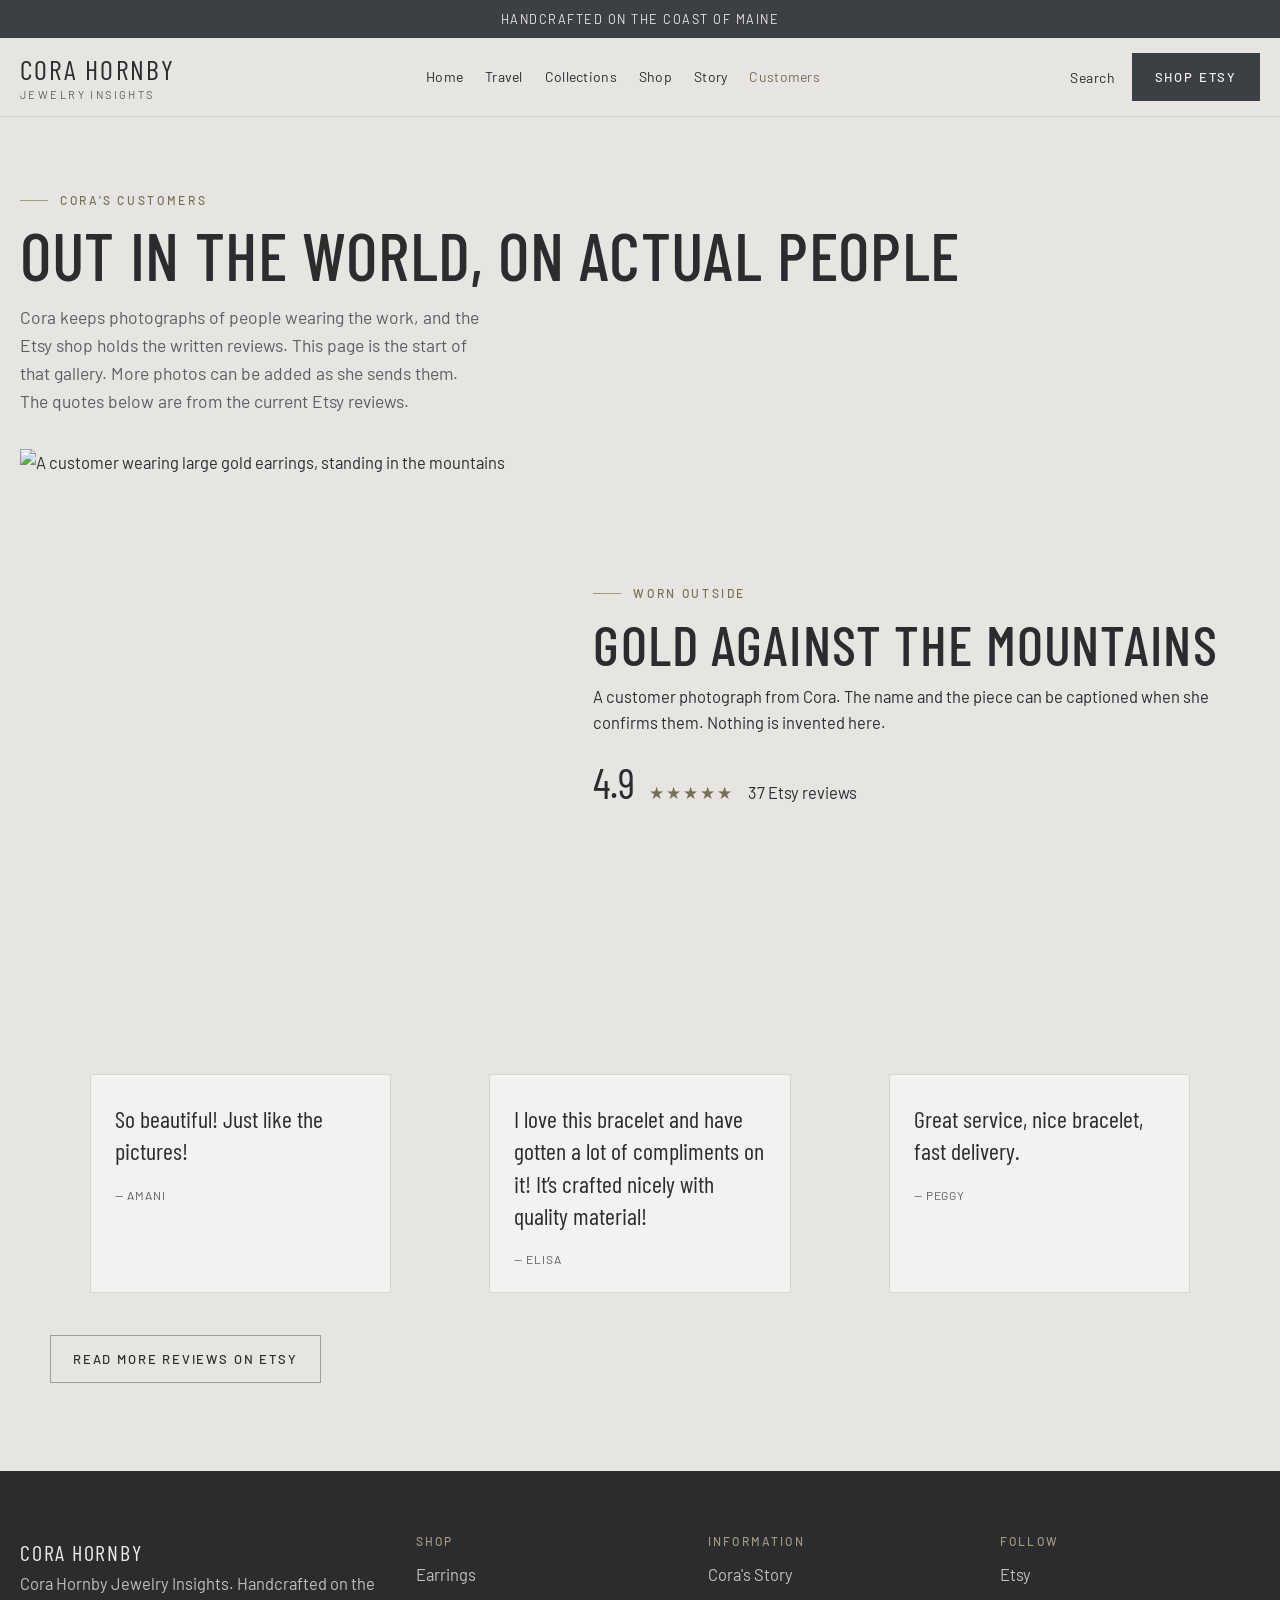
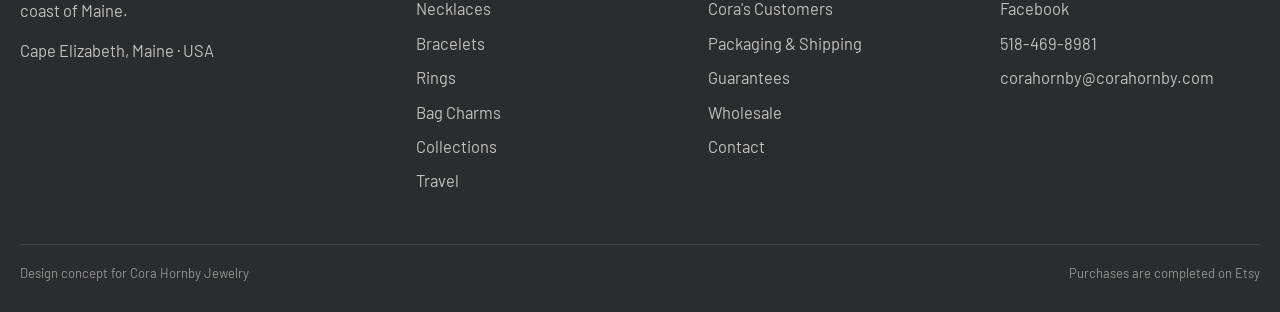
==== customers.html @ 5f251009 "Add files via upload" ====
<!DOCTYPE html>
<html lang="en">
<head>
  <meta charset="utf-8">
  <meta name="viewport" content="width=device-width, initial-scale=1">
  <title>Cora's Customers | Cora Hornby Jewelry</title>
  <meta name="description" content="Photos and words from people who wear Cora Hornby Jewelry.">
  <link rel="preconnect" href="https://fonts.googleapis.com">
  <link rel="preconnect" href="https://fonts.gstatic.com" crossorigin>
  <link href="https://fonts.googleapis.com/css2?family=Barlow+Condensed:wght@400;500;600&family=Barlow:wght@400;500;600&display=swap" rel="stylesheet">
  <link rel="stylesheet" href="css/styles.css">
  <link rel="icon" href="favicon.svg" type="image/svg+xml">
</head>
<body>
  <header class="site-header">
    <div class="announce">Handcrafted on the coast of Maine</div>
    <div class="nav-bar">
      <a class="logo" href="index.html"><span class="logo-name">Cora Hornby</span><span class="logo-sub">Jewelry Insights</span></a>
      <button class="nav-toggle" type="button" aria-label="Open menu" aria-expanded="false"><span></span><span></span><span></span></button>
      <div class="nav-panel">
        <nav class="nav" aria-label="Primary">
          <a href="index.html">Home</a>
          <a href="travel.html">Travel</a>
          <a href="collections.html">Collections</a>
          <a href="shop.html">Shop</a>
          <a href="about.html">Story</a>
          <a href="customers.html" aria-current="page">Customers</a>
        </nav>
        <div class="nav-tools">
          <button class="search-btn" type="button" aria-expanded="false">Search</button>
          <a class="btn" href="https://www.etsy.com/shop/CoraHornbyJewelry" target="_blank" rel="noopener">Shop Etsy</a>
        </div>
      </div>
    </div>
    <div class="search-panel" hidden>
      <div class="search-inner">
        <label class="eyebrow" for="search-input">Search the collection</label>
        <input id="search-input" type="search" placeholder="Try jade, citrine, Greece, pearls…">
        <div id="search-results" class="search-results"></div>
      </div>
    </div>
  </header>
  <main>
    <div class="wrap-wide page-hero">
      <p class="eyebrow">Cora's customers</p>
      <h1>Out in the world, on actual people</h1>
      <p class="lede">Cora keeps photographs of people wearing the work, and the Etsy shop holds the written reviews. This page is the start of that gallery. More photos can be added as she sends them. The quotes below are from the current Etsy reviews.</p>
    </div>
    <section class="section" style="padding-top: 0;">
      <div class="wrap-wide customer-feature">
        <img src="images/vision/customer-mountains.png" alt="A customer wearing large gold earrings, standing in the mountains">
        <div>
          <p class="eyebrow">Worn outside</p>
          <h2>Gold against the mountains</h2>
          <p>A customer photograph from Cora. The name and the piece can be captioned when she confirms them. Nothing is invented here.</p>
          <div class="rating-row">
            <strong>4.9</strong>
            <span class="stars" aria-label="4.9 out of 5 stars">★★★★★</span>
            <span>37 Etsy reviews</span>
          </div>
        </div>
      </div>
    </section>
    <section class="section" style="padding-top: 0;">
      <div class="wrap">
        <div class="review-grid">
          <blockquote class="review">
            <q>So beautiful! Just like the pictures!</q>
            <cite>— Amani</cite>
          </blockquote>
          <blockquote class="review">
            <q>I love this bracelet and have gotten a lot of compliments on it! It’s crafted nicely with quality material!</q>
            <cite>— Elisa</cite>
          </blockquote>
          <blockquote class="review">
            <q>Great service, nice bracelet, fast delivery.</q>
            <cite>— Peggy</cite>
          </blockquote>
        </div>
        <div class="btn-row">
          <a class="btn btn-ghost" href="https://www.etsy.com/shop/CoraHornbyJewelry#reviews" target="_blank" rel="noopener">Read more reviews on Etsy</a>
        </div>
      </div>
    </section>
  </main>
  <footer class="site-footer">
    <div class="wrap-wide footer-grid">
      <div>
        <div class="logo-name">Cora Hornby</div>
        <p>Cora Hornby Jewelry Insights. Handcrafted on the coast of Maine.</p>
        <p>Cape Elizabeth, Maine · USA</p>
      </div>
      <div>
        <h3>Shop</h3>
        <ul>
          <li><a href="shop.html#earrings">Earrings</a></li>
          <li><a href="shop.html#necklaces">Necklaces</a></li>
          <li><a href="shop.html#bracelets">Bracelets</a></li>
          <li><a href="shop.html#rings">Rings</a></li>
          <li><a href="shop.html#charms">Bag Charms</a></li>
          <li><a href="collections.html">Collections</a></li>
          <li><a href="travel.html">Travel</a></li>
        </ul>
      </div>
      <div>
        <h3>Information</h3>
        <ul>
          <li><a href="about.html">Cora's Story</a></li>
          <li><a href="customers.html">Cora's Customers</a></li>
          <li><a href="shipping.html">Packaging &amp; Shipping</a></li>
          <li><a href="guarantees.html">Guarantees</a></li>
          <li><a href="wholesale.html">Wholesale</a></li>
          <li><a href="contact.html">Contact</a></li>
        </ul>
      </div>
      <div>
        <h3>Follow</h3>
        <ul>
          <li><a href="https://www.etsy.com/shop/CoraHornbyJewelry" target="_blank" rel="noopener">Etsy</a></li>
          <li><a href="https://www.facebook.com/corahornbyjewelry" target="_blank" rel="noopener">Facebook</a></li>
          <li><a href="tel:5184698981">518-469-8981</a></li>
          <li><a href="mailto:corahornby@corahornby.com">corahornby@corahornby.com</a></li>
        </ul>
      </div>
    </div>
    <div class="wrap-wide footer-base">
      <span>Design concept for Cora Hornby Jewelry</span>
      <span>Purchases are completed on Etsy</span>
    </div>
  </footer>
  <script src="js/site.js"></script>
</body>
</html>
---- css/styles.css ----
:root {
  --paper: #e6e5e2;
  --paper-2: #d5d4d0;
  --white: #f3f2f0;
  --ink: #2a2c2e;
  --muted: #5c5e62;
  --jade: #3c3f44;
  --jade-deep: #2a2c30;
  --brass: #786f58;
  --brass-soft: #a39880;
  --line: rgba(42, 44, 46, 0.14);
  --shadow: 0 18px 50px rgba(42, 44, 46, 0.08);
  --serif: "Barlow Condensed", "Arial Narrow", sans-serif;
  --sans: "Barlow", "Helvetica Neue", Helvetica, Arial, sans-serif;
  --header: 118px;
}

* { box-sizing: border-box; }
[hidden] { display: none !important; }
html { scroll-behavior: smooth; }
body {
  margin: 0;
  background: var(--paper);
  color: var(--ink);
  font-family: var(--sans);
  font-size: 16.5px;
  line-height: 1.6;
  font-weight: 400;
}
img { max-width: 100%; display: block; }
a { color: inherit; text-decoration: none; }
button, input, textarea, select { font-family: inherit; }
button { cursor: pointer; }

.wrap {
  width: min(1180px, calc(100% - 48px));
  margin: 0 auto;
}
.wrap-wide {
  width: min(1320px, calc(100% - 40px));
  margin: 0 auto;
}

.eyebrow {
  display: inline-flex;
  align-items: center;
  gap: 12px;
  margin: 0 0 14px;
  color: var(--brass);
  font-size: 12px;
  font-weight: 500;
  letter-spacing: 0.22em;
  text-transform: uppercase;
}
.eyebrow::before {
  content: "";
  width: 28px;
  height: 1px;
  background: var(--brass-soft);
}

h1, h2, h3, .serif { font-family: var(--serif); font-weight: 500; letter-spacing: 0.02em; }
h1 {
  margin: 0 0 18px;
  font-size: clamp(56px, 6.4vw, 92px);
  line-height: 0.9;
  letter-spacing: 0.01em;
  text-transform: uppercase;
}
h2 {
  margin: 0 0 12px;
  font-size: clamp(40px, 4.4vw, 60px);
  line-height: 0.95;
  text-transform: uppercase;
}
h3 { margin: 0 0 8px; font-size: 32px; line-height: 1; text-transform: uppercase; }
p { margin: 0 0 14px; }

.lede {
  max-width: 46ch;
  color: var(--muted);
  font-size: 17.5px;
}

.btn {
  display: inline-flex;
  align-items: center;
  justify-content: center;
  gap: 8px;
  min-height: 48px;
  padding: 0 22px;
  border: 1px solid var(--jade);
  background: var(--jade);
  color: var(--white);
  font-size: 13px;
  font-weight: 500;
  letter-spacing: 0.14em;
  text-transform: uppercase;
  transition: background .2s ease, color .2s ease, border-color .2s ease;
}
.btn:hover { background: var(--jade-deep); }
.btn-ghost {
  background: transparent;
  color: var(--ink);
  border-color: rgba(28, 25, 22, 0.35);
}
.btn-ghost:hover { background: var(--ink); color: var(--white); border-color: var(--ink); }
.btn-light {
  background: transparent;
  color: var(--white);
  border-color: rgba(251, 248, 244, 0.55);
}
.btn-light:hover { background: var(--white); color: var(--jade); }
.btn-row { display: flex; flex-wrap: wrap; gap: 12px; margin-top: 26px; }
.text-link {
  color: var(--ink);
  font-size: 14px;
  font-weight: 500;
  letter-spacing: 0.04em;
  border-bottom: 1px solid rgba(42, 44, 46, 0.35);
}
.text-link:hover { border-color: var(--jade); }

/* Header */
.announce {
  background: var(--jade);
  color: #eceae6;
  text-align: center;
  font-size: 12.5px;
  letter-spacing: 0.12em;
  text-transform: uppercase;
  padding: 9px 16px;
}
.site-header {
  position: sticky;
  top: 0;
  z-index: 40;
  background: rgba(230, 229, 226, 0.94);
  backdrop-filter: blur(14px);
  border-bottom: 1px solid var(--line);
}
.nav-bar {
  position: relative;
  width: min(1320px, calc(100% - 40px));
  margin: 0 auto;
  min-height: 78px;
  display: grid;
  grid-template-columns: auto 1fr auto;
  align-items: center;
  gap: 28px;
}
.nav-panel { display: contents; }
.logo { display: flex; flex-direction: column; line-height: 1; }
.logo-name {
  font-family: var(--serif);
  font-size: 28px;
  letter-spacing: 0.08em;
  text-transform: uppercase;
}
.logo-sub {
  margin-top: 6px;
  color: var(--muted);
  font-size: 11px;
  letter-spacing: 0.22em;
  text-transform: uppercase;
}
.nav {
  display: flex;
  justify-content: center;
  gap: 22px;
}
.nav a {
  font-size: 14px;
  color: var(--ink);
  letter-spacing: 0.02em;
}
.nav a[aria-current="page"],
.nav a:hover { color: var(--brass); }
.nav-tools { display: flex; align-items: center; gap: 16px; }
.search-btn, .icon-btn {
  border: 0;
  background: transparent;
  color: var(--ink);
  font-size: 14px;
  letter-spacing: 0.04em;
  padding: 8px 0;
}
.search-btn:hover, .icon-btn:hover { color: var(--brass); }
.nav-toggle {
  display: none;
  width: 42px;
  height: 42px;
  border: 1px solid var(--line);
  background: transparent;
  padding: 11px 10px;
  flex-direction: column;
  justify-content: space-between;
}
.nav-toggle span {
  display: block;
  height: 1px;
  background: var(--ink);
}

.search-panel {
  border-top: 1px solid var(--line);
  background: var(--white);
}
.search-panel[hidden] { display: none; }
.search-inner {
  width: min(760px, calc(100% - 40px));
  margin: 0 auto;
  padding: 18px 0 22px;
}
.search-inner input {
  width: 100%;
  border: 0;
  border-bottom: 1px solid var(--ink);
  background: transparent;
  font-size: 22px;
  font-family: var(--serif);
  padding: 8px 0 12px;
  outline: none;
}
.search-results { margin-top: 12px; }
.search-results a {
  display: flex;
  justify-content: space-between;
  gap: 16px;
  padding: 10px 0;
  border-bottom: 1px solid var(--line);
  font-size: 15px;
}
.search-results a span { color: var(--muted); }
.search-empty { color: var(--muted); margin: 8px 0 0; }

/* Hero */
.hero {
  display: grid;
  grid-template-columns: 1fr 2fr;
  min-height: calc(100vh - 118px);
  background: var(--white);
}
.hero-copy {
  display: flex;
  flex-direction: column;
  justify-content: center;
  padding: 48px 40px 48px 6vw;
}
.hero h1 { font-size: clamp(48px, 4.6vw, 72px); }
.hero-copy .lede + .lede { margin-top: -4px; }
.hero-note {
  margin-top: 34px;
  color: var(--muted);
  font-size: 13px;
  letter-spacing: 0.08em;
  text-transform: uppercase;
}
.hero-visual {
  position: relative;
  min-height: 560px;
  background: #c5c4c0;
  overflow: hidden;
}
.hero-visual img {
  position: absolute;
  inset: 0;
  width: 100%;
  height: 100%;
  object-fit: cover;
  object-position: 32% 28%;
}
.hero-card {
  position: absolute;
  left: 24px;
  bottom: 24px;
  width: min(280px, calc(100% - 48px));
  background: rgba(251, 248, 244, 0.94);
  padding: 16px;
  box-shadow: var(--shadow);
}
.hero-card strong { display: block; font-family: var(--serif); font-size: 22px; font-weight: 400; line-height: 1.2; margin: 4px 0 8px; }
.hero-card a { color: var(--jade); font-size: 14px; border-bottom: 1px solid rgba(31, 59, 50, 0.35); }

/* Categories */
.section { padding: 88px 0; }
.section-head {
  display: flex;
  justify-content: space-between;
  align-items: flex-end;
  gap: 24px;
  margin-bottom: 32px;
}
.section-head p { max-width: 42ch; color: var(--muted); margin: 0; }

.cat-grid {
  display: grid;
  grid-template-columns: repeat(3, 1fr);
  gap: 18px;
}
.cat-card {
  position: relative;
  min-height: 360px;
  overflow: hidden;
  background: #c8c7c4;
  color: white;
}
.cat-card img {
  width: 100%;
  height: 100%;
  object-fit: cover;
  position: absolute;
  inset: 0;
  transition: transform .6s ease;
}
.cat-card:hover img { transform: scale(1.05); }
.cat-card .shade {
  position: absolute;
  inset: 0;
  background: linear-gradient(to top, rgba(18, 16, 14, 0.78), rgba(18, 16, 14, 0.05) 55%);
}
.cat-card .cat-copy {
  position: absolute;
  left: 22px;
  right: 22px;
  bottom: 20px;
}
.cat-card h3 { color: white; font-size: 32px; }
.cat-card p { color: rgba(255,255,255,.86); font-size: 14.5px; margin-bottom: 10px; }
.cat-card .text-link { color: white; border-color: rgba(255,255,255,.45); }

/* Products */
.product-grid {
  display: grid;
  grid-template-columns: repeat(3, 1fr);
  gap: 28px 22px;
}
.product-card { display: flex; flex-direction: column; }
.product-photo {
  background: #f7f4ef;
  aspect-ratio: 1;
  overflow: hidden;
  border: 1px solid rgba(28, 25, 22, 0.06);
}
.product-photo img {
  width: 100%;
  height: 100%;
  object-fit: contain;
  padding: 6%;
  transition: transform .45s ease;
}
.product-card:hover .product-photo img { transform: scale(1.04); }
.product-photo.cover img { object-fit: cover; padding: 0; }
.product-photo.pending {
  display: grid;
  place-items: center;
  background: #d8d7d4;
  color: var(--jade);
  letter-spacing: 0.16em;
  text-transform: uppercase;
  font-size: 12px;
}
.product-meta { padding-top: 14px; }
.product-cat {
  color: var(--brass);
  font-size: 11px;
  letter-spacing: 0.18em;
  text-transform: uppercase;
}
.product-meta h3 { font-size: 24px; margin: 4px 0 6px; }
.price { font-size: 15px; letter-spacing: 0.04em; }
.product-meta p { color: var(--muted); font-size: 14.5px; margin: 8px 0 12px; }

/* Materials */
.materials { background: var(--jade); color: #f6f1e8; }
.materials .eyebrow { color: var(--brass-soft); }
.materials .eyebrow::before { background: var(--brass-soft); }
.materials .section-head p { color: rgba(246, 241, 232, 0.75); }
.material-grid {
  display: grid;
  grid-template-columns: repeat(3, 1fr);
  gap: 22px;
}
.material {
  display: grid;
  grid-template-columns: 92px 1fr;
  gap: 16px;
  align-items: center;
  padding-top: 8px;
}
.material img {
  width: 92px;
  height: 92px;
  object-fit: cover;
  border-radius: 50%;
}
.material h3 { font-size: 24px; color: white; }
.material p { margin: 0; color: rgba(246, 241, 232, 0.78); font-size: 14.5px; }

/* Story */
.story {
  display: grid;
  grid-template-columns: 1.05fr 0.95fr;
  background: var(--white);
}
.story-visual { min-height: 560px; background: #c8c7c4; }
.story-visual img { width: 100%; height: 100%; object-fit: cover; object-position: center 30%; }
.story-copy { padding: 72px 7vw; display: flex; flex-direction: column; justify-content: center; }
.story-copy p { color: var(--muted); }

/* Reviews */
.rating-row {
  display: flex;
  align-items: baseline;
  gap: 14px;
  margin-bottom: 28px;
}
.rating-row strong {
  font-family: var(--serif);
  font-size: 42px;
  font-weight: 400;
}
.stars { color: var(--brass); letter-spacing: 0.12em; }
.review-grid {
  display: grid;
  grid-template-columns: repeat(3, 1fr);
  gap: 18px;
}
.review {
  background: var(--white);
  border: 1px solid var(--line);
  padding: 28px 24px 22px;
}
.review q {
  display: block;
  font-family: var(--serif);
  font-size: 24px;
  line-height: 1.35;
  quotes: none;
}
.review cite {
  display: block;
  margin-top: 18px;
  font-style: normal;
  color: var(--muted);
  letter-spacing: 0.08em;
  text-transform: uppercase;
  font-size: 12px;
}

/* Etsy band */
.etsy-band {
  background:
    linear-gradient(100deg, rgba(21, 40, 34, 0.88), rgba(21, 40, 34, 0.55)),
    url("../images/lifestyle/busts.jpg") center/cover;
  color: white;
  padding: 96px 0;
}
.etsy-band h2 { max-width: 12ch; }
.etsy-band p { max-width: 48ch; color: rgba(255,255,255,.84); }

/* Shop page */
.page-hero { padding: 64px 0 20px; }
.page-hero h1 { font-size: clamp(44px, 6vw, 68px); }
.filters { display: flex; flex-wrap: wrap; gap: 8px; margin: 8px 0 36px; }
.filters button {
  border: 1px solid var(--line);
  background: transparent;
  color: var(--ink);
  padding: 8px 14px;
  letter-spacing: 0.08em;
  text-transform: uppercase;
  font-size: 12px;
}
.filters button[aria-pressed="true"],
.filters button:hover { background: var(--ink); color: var(--white); border-color: var(--ink); }
.shop-group { margin-bottom: 54px; }
.shop-group h2 { font-size: 40px; }
.shop-group .group-intro { color: var(--muted); max-width: 62ch; margin-bottom: 22px; }

/* About / simple pages */
.split-page {
  display: grid;
  grid-template-columns: 0.9fr 1.1fr;
  min-height: 70vh;
  background: var(--white);
}
.split-page img { width: 100%; height: 100%; object-fit: cover; min-height: 420px; }
.split-copy { padding: 72px 7vw; }
.traits { display: flex; flex-wrap: wrap; gap: 8px; margin: 18px 0 26px; }
.traits span {
  border: 1px solid var(--line);
  padding: 6px 12px;
  letter-spacing: 0.14em;
  text-transform: uppercase;
  font-size: 11px;
}

.form {
  display: grid;
  gap: 14px;
  max-width: 560px;
}
.form label { display: grid; gap: 6px; font-size: 13px; letter-spacing: 0.08em; text-transform: uppercase; }
.form input, .form textarea, .form select {
  border: 1px solid var(--line);
  background: var(--white);
  color: var(--ink);
  padding: 12px 14px;
  font-size: 16px;
  letter-spacing: 0;
  text-transform: none;
}
.form textarea { min-height: 140px; resize: vertical; }
.form-success {
  background: var(--white);
  border: 1px solid var(--line);
  padding: 28px;
  max-width: 560px;
}
.form-success h3 { margin-bottom: 8px; }
.policy p { max-width: 68ch; color: var(--muted); }

/* Footer */
.site-footer {
  background: var(--ink);
  color: #eceae6;
  padding: 64px 0 28px;
}
.footer-grid {
  display: grid;
  grid-template-columns: 1.4fr 1fr 1fr 1fr;
  gap: 32px;
}
.site-footer .logo-name { font-size: 22px; }
.site-footer p, .site-footer a { color: rgba(236, 234, 230, 0.78); }
.site-footer h3 {
  font-family: var(--sans);
  font-size: 12px;
  letter-spacing: 0.18em;
  text-transform: uppercase;
  color: var(--brass-soft);
  margin-bottom: 14px;
}
.site-footer ul { list-style: none; margin: 0; padding: 0; }
.site-footer li { margin: 0 0 8px; }
.site-footer a:hover { color: white; }
.footer-base {
  margin-top: 42px;
  padding-top: 18px;
  border-top: 1px solid rgba(236, 234, 230, 0.12);
  display: flex;
  justify-content: space-between;
  gap: 12px;
  color: rgba(236, 234, 230, 0.55);
  font-size: 13px;
}

.country-grid, .collection-grid {
  display: grid;
  grid-template-columns: repeat(4, 1fr);
  gap: 14px;
}
.collection-grid { grid-template-columns: repeat(3, 1fr); }
.country-card, .collection-card {
  display: flex;
  flex-direction: column;
  justify-content: flex-end;
  min-height: 220px;
  padding: 22px;
  background: var(--white);
  border: 1px solid var(--line);
  position: relative;
  overflow: hidden;
}
.country-card strong, .collection-card strong {
  font-family: var(--serif);
  font-size: 32px;
  font-weight: 400;
  line-height: 1.05;
}
.country-card span, .pill {
  color: var(--brass);
  font-size: 11px;
  letter-spacing: 0.16em;
  text-transform: uppercase;
}
.country-card p, .collection-card p { color: var(--muted); font-size: 14.5px; margin: 8px 0 0; }
.collection-card { min-height: 320px; color: white; justify-content: flex-end; }
.collection-card img { position: absolute; inset: 0; width: 100%; height: 100%; object-fit: cover; }
.collection-card .shade { position: absolute; inset: 0; background: linear-gradient(to top, rgba(18,16,14,.78), rgba(18,16,14,.08) 60%); }
.collection-card .cat-copy { position: relative; }
.collection-card.typeonly { background: var(--jade); }
.collection-card.typeonly .shade, .collection-card.typeonly img { display: none; }
.photo-row { display: grid; grid-template-columns: 1.4fr 1fr 1fr; gap: 14px; }
.photo-row img { width: 100%; height: 100%; object-fit: cover; min-height: 280px; }
.photo-row figure { margin: 0; background: #d8d7d4; }
.photo-row figcaption { padding: 10px 2px 0; color: var(--muted); font-size: 13px; }
.customer-feature { display: grid; grid-template-columns: 0.9fr 1.1fr; gap: 28px; align-items: center; }
.customer-feature img { width: 100%; height: 520px; object-fit: cover; object-position: center 20%; }
.travel-block { padding: 28px 0 10px; border-top: 1px solid var(--line); }
.two-col { display: grid; grid-template-columns: 1fr 1fr; gap: 28px; }
.ways { grid-template-columns: repeat(3, 1fr); }
.product-types { grid-template-columns: repeat(5, 1fr); }
.inspire-grid { display: grid; grid-template-columns: repeat(3, 1fr); gap: 16px; }
.inspire-card { background: var(--white); border: 1px solid var(--line); }
.inspire-photos { display: grid; grid-template-columns: 1fr 1fr; }
.inspire-photos img { width: 100%; height: 190px; object-fit: cover; }
.inspire-card p { margin: 0; padding: 14px 14px 16px; color: var(--muted); font-size: 14.5px; }
.country-banner {
  display: block;
  width: auto;
  max-width: 100%;
  height: auto;
  max-height: 860px;
  margin: 6px auto 22px;
  object-fit: contain;
}
.country-card {
  min-height: 0;
  padding: 0;
  background: transparent;
  border: none;
  color: var(--ink);
  justify-content: flex-start;
}
.country-card img {
  position: relative;
  inset: auto;
  width: 100%;
  height: 280px;
  object-fit: cover;
}
.country-card .shade { display: none; }
.country-card .cat-copy {
  position: relative;
  background: var(--jade);
  color: #f3f2f0;
  padding: 10px 14px 12px;
}
.country-card .cat-copy span { display: none; }
.country-card strong {
  color: #f3f2f0;
  font-size: 26px;
  line-height: 1;
  letter-spacing: 0.06em;
  text-transform: uppercase;
}
.country-card p { display: none; }

@media (max-width: 980px) {
  .nav-bar { grid-template-columns: 1fr auto; }
  .nav-toggle { display: flex; }
  .nav-panel { display: none; }
  body.menu-open .nav-panel {
    display: flex;
    flex-direction: column;
    align-items: flex-start;
    gap: 16px;
    position: absolute;
    top: 100%;
    left: 0;
    right: 0;
    z-index: 30;
    background: var(--paper);
    padding: 8px 22px 22px;
    border-bottom: 1px solid var(--line);
  }
  body.menu-open .nav {
    flex-direction: column;
    align-items: flex-start;
    gap: 14px;
  }
  .hero, .story, .split-page { grid-template-columns: 1fr; }
  .hero-visual { min-height: 460px; }
  .cat-grid, .product-grid, .review-grid, .material-grid, .country-grid, .collection-grid, .photo-row, .customer-feature, .two-col, .ways, .inspire-grid { grid-template-columns: 1fr 1fr; }
  .product-types { grid-template-columns: 1fr 1fr; }
  .customer-feature img { height: 380px; }
  .footer-grid { grid-template-columns: 1fr 1fr; }
  .section-head { flex-direction: column; align-items: flex-start; }
}

@media (max-width: 680px) {
  .wrap, .wrap-wide, .nav-bar { width: calc(100% - 28px); }
  .cat-grid, .product-grid, .review-grid, .material-grid, .footer-grid, .country-grid, .collection-grid, .photo-row, .customer-feature, .two-col, .ways, .product-types, .inspire-grid { grid-template-columns: 1fr; }
  .hero-copy, .story-copy, .split-copy { padding: 40px 22px 48px; }
  h1 { font-size: 46px; }
  .footer-base { flex-direction: column; }
  .cat-card { min-height: 300px; }
}
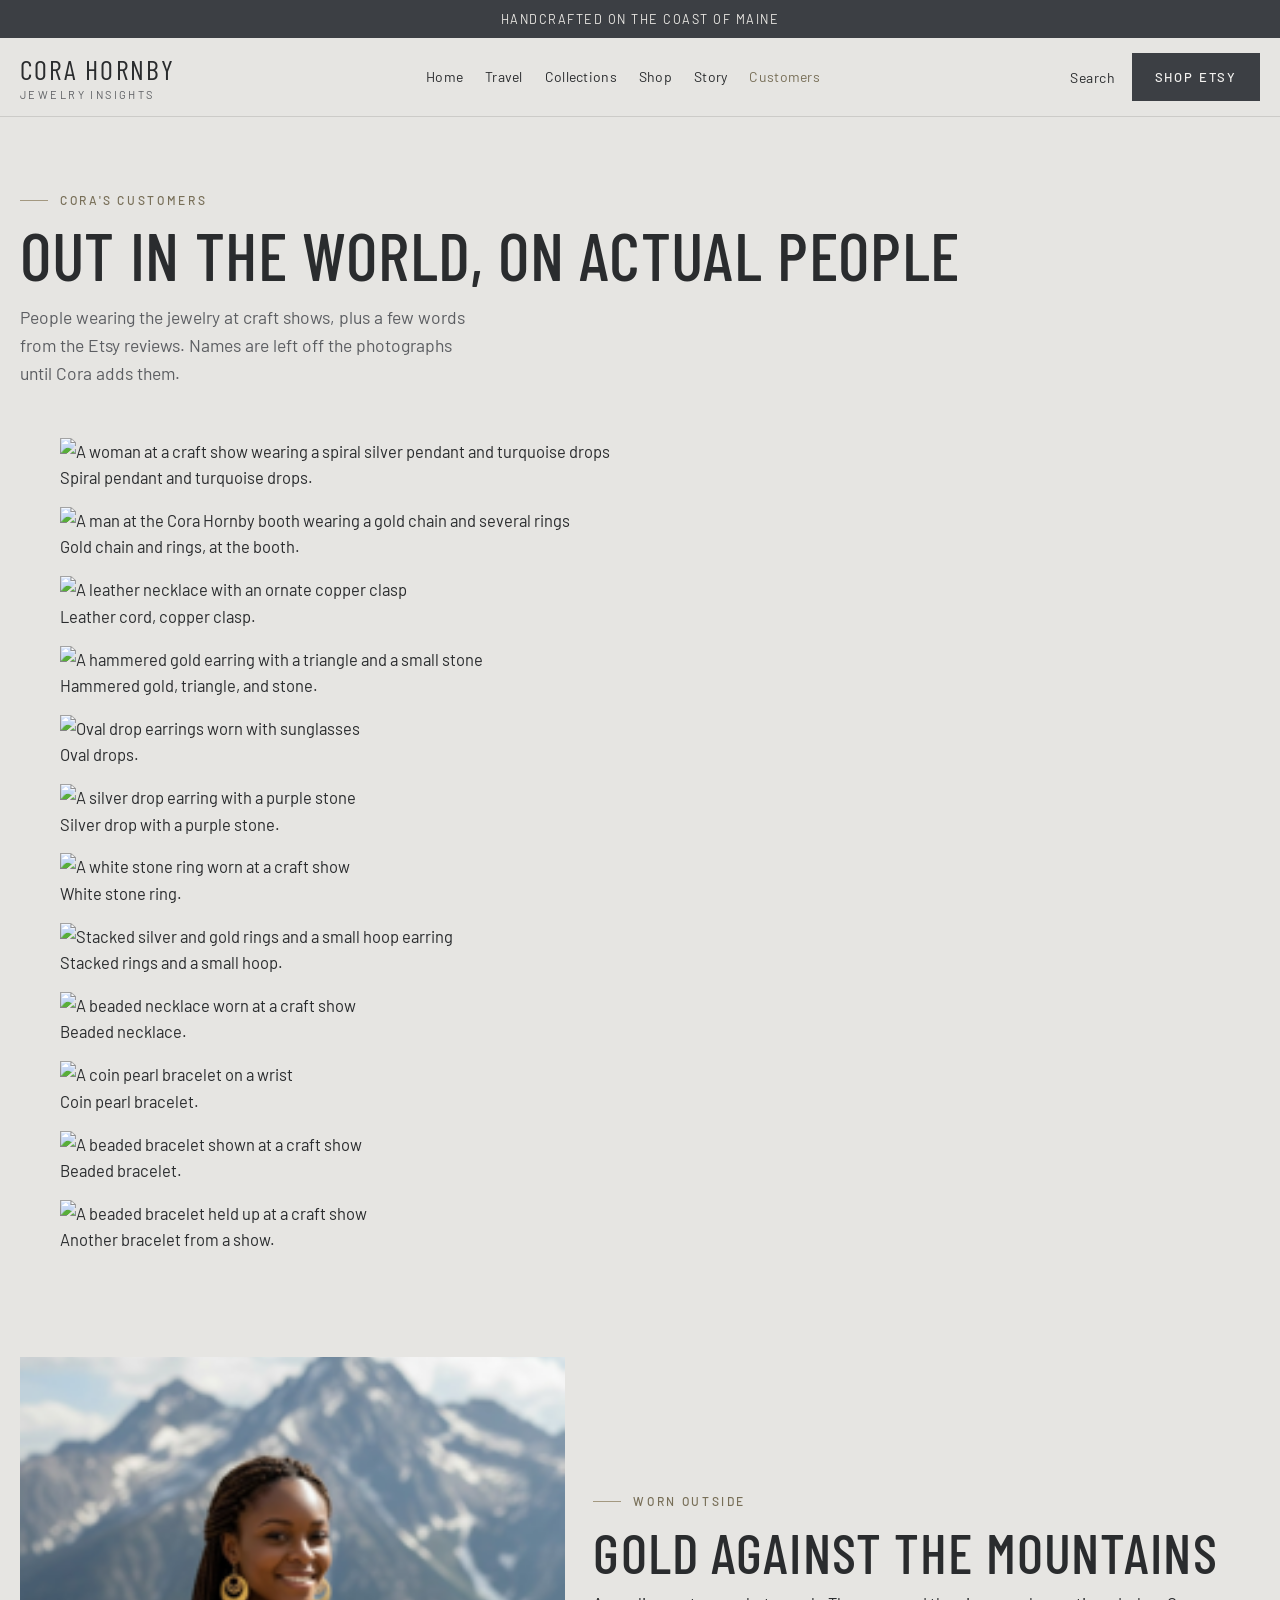
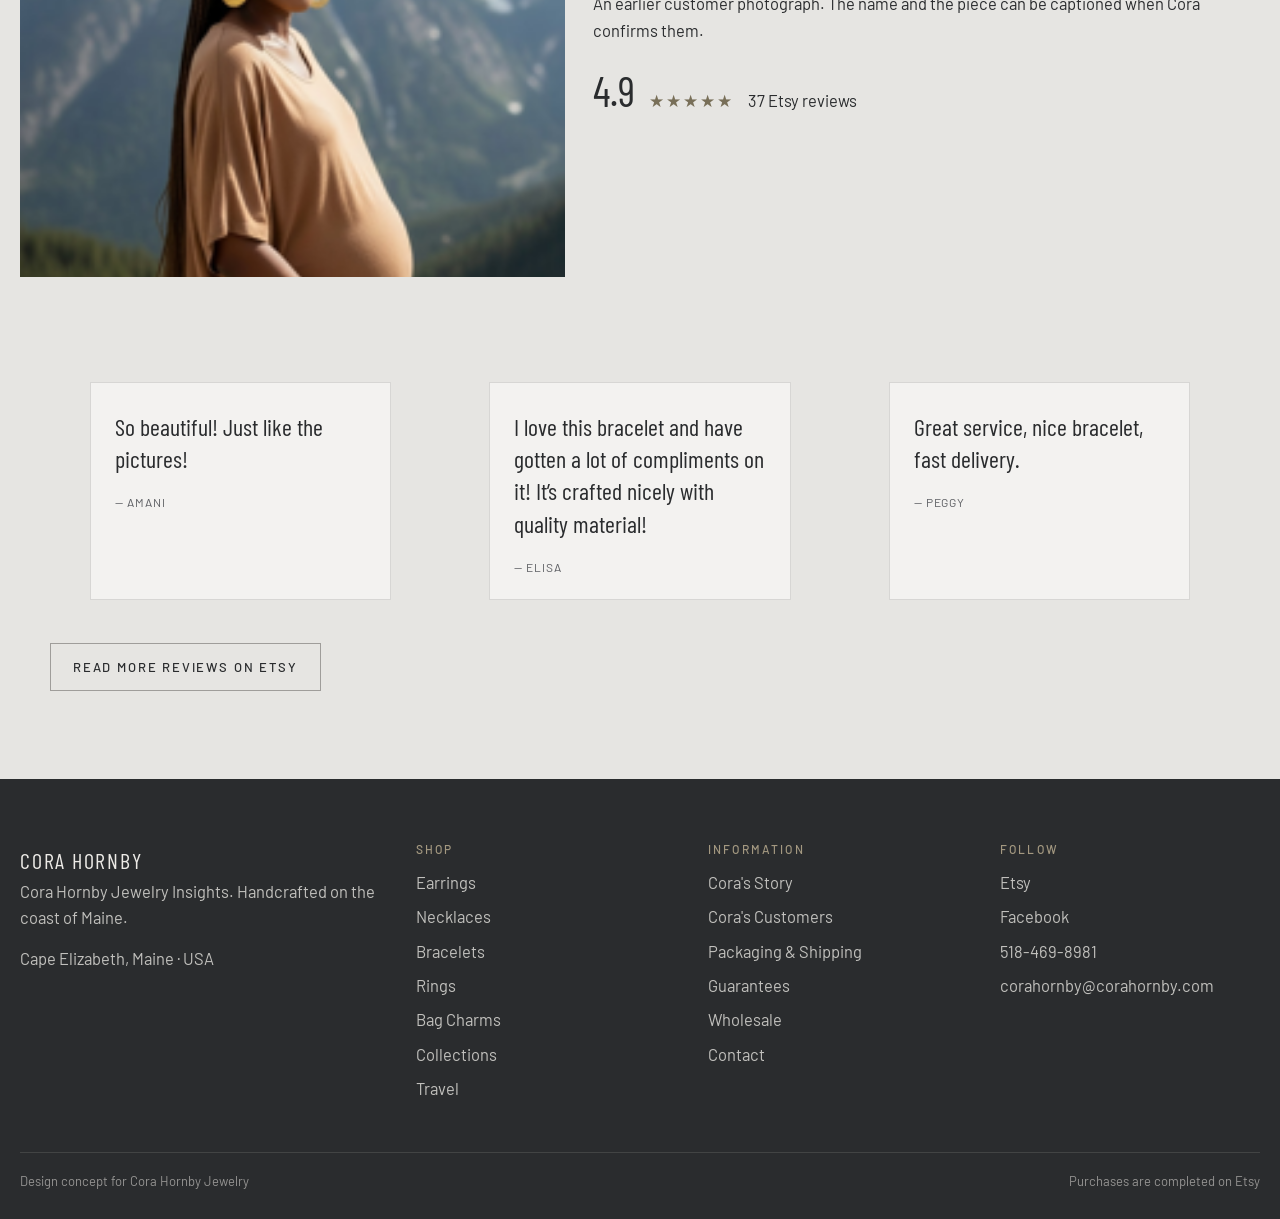
==== commit 4edcabc7: "Add files via upload" ====
--- a/customers.html
+++ b/customers.html
@@ -44,15 +44,69 @@
     <div class="wrap-wide page-hero">
       <p class="eyebrow">Cora's customers</p>
       <h1>Out in the world, on actual people</h1>
-      <p class="lede">Cora keeps photographs of people wearing the work, and the Etsy shop holds the written reviews. This page is the start of that gallery. More photos can be added as she sends them. The quotes below are from the current Etsy reviews.</p>
+      <p class="lede">People wearing the jewelry at craft shows, plus a few words from the Etsy reviews. Names are left off the photographs until Cora adds them.</p>
     </div>
+    <section class="section" style="padding-top: 0;">
+      <div class="wrap-wide">
+        <div class="wear-grid">
+          <figure>
+            <img src="images/customers/spiral-pendant.jpg" alt="A woman at a craft show wearing a spiral silver pendant and turquoise drops">
+            <figcaption>Spiral pendant and turquoise drops.</figcaption>
+          </figure>
+          <figure>
+            <img src="images/customers/gold-chain-booth.jpg" alt="A man at the Cora Hornby booth wearing a gold chain and several rings">
+            <figcaption>Gold chain and rings, at the booth.</figcaption>
+          </figure>
+          <figure>
+            <img src="images/customers/copper-clasp.jpg" alt="A leather necklace with an ornate copper clasp">
+            <figcaption>Leather cord, copper clasp.</figcaption>
+          </figure>
+          <figure>
+            <img src="images/customers/gold-triangle-earring.jpg" alt="A hammered gold earring with a triangle and a small stone">
+            <figcaption>Hammered gold, triangle, and stone.</figcaption>
+          </figure>
+          <figure>
+            <img src="images/customers/oval-drops.jpg" alt="Oval drop earrings worn with sunglasses">
+            <figcaption>Oval drops.</figcaption>
+          </figure>
+          <figure>
+            <img src="images/customers/purple-drop.jpg" alt="A silver drop earring with a purple stone">
+            <figcaption>Silver drop with a purple stone.</figcaption>
+          </figure>
+          <figure>
+            <img src="images/customers/white-stone-ring.jpg" alt="A white stone ring worn at a craft show">
+            <figcaption>White stone ring.</figcaption>
+          </figure>
+          <figure>
+            <img src="images/customers/stacked-rings.jpg" alt="Stacked silver and gold rings and a small hoop earring">
+            <figcaption>Stacked rings and a small hoop.</figcaption>
+          </figure>
+          <figure>
+            <img src="images/customers/beaded-necklace.jpg" alt="A beaded necklace worn at a craft show">
+            <figcaption>Beaded necklace.</figcaption>
+          </figure>
+          <figure>
+            <img src="images/customers/coin-pearl-bracelet.jpg" alt="A coin pearl bracelet on a wrist" style="object-position: center 55%">
+            <figcaption>Coin pearl bracelet.</figcaption>
+          </figure>
+          <figure>
+            <img src="images/customers/beaded-bracelet.jpg" alt="A beaded bracelet shown at a craft show">
+            <figcaption>Beaded bracelet.</figcaption>
+          </figure>
+          <figure>
+            <img src="images/customers/beaded-bracelet-show.jpg" alt="A beaded bracelet held up at a craft show">
+            <figcaption>Another bracelet from a show.</figcaption>
+          </figure>
+        </div>
+      </div>
+    </section>
     <section class="section" style="padding-top: 0;">
       <div class="wrap-wide customer-feature">
         <img src="images/vision/customer-mountains.png" alt="A customer wearing large gold earrings, standing in the mountains">
         <div>
           <p class="eyebrow">Worn outside</p>
           <h2>Gold against the mountains</h2>
-          <p>A customer photograph from Cora. The name and the piece can be captioned when she confirms them. Nothing is invented here.</p>
+          <p>An earlier customer photograph. The name and the piece can be captioned when Cora confirms them.</p>
           <div class="rating-row">
             <strong>4.9</strong>
             <span class="stars" aria-label="4.9 out of 5 stars">★★★★★</span>
